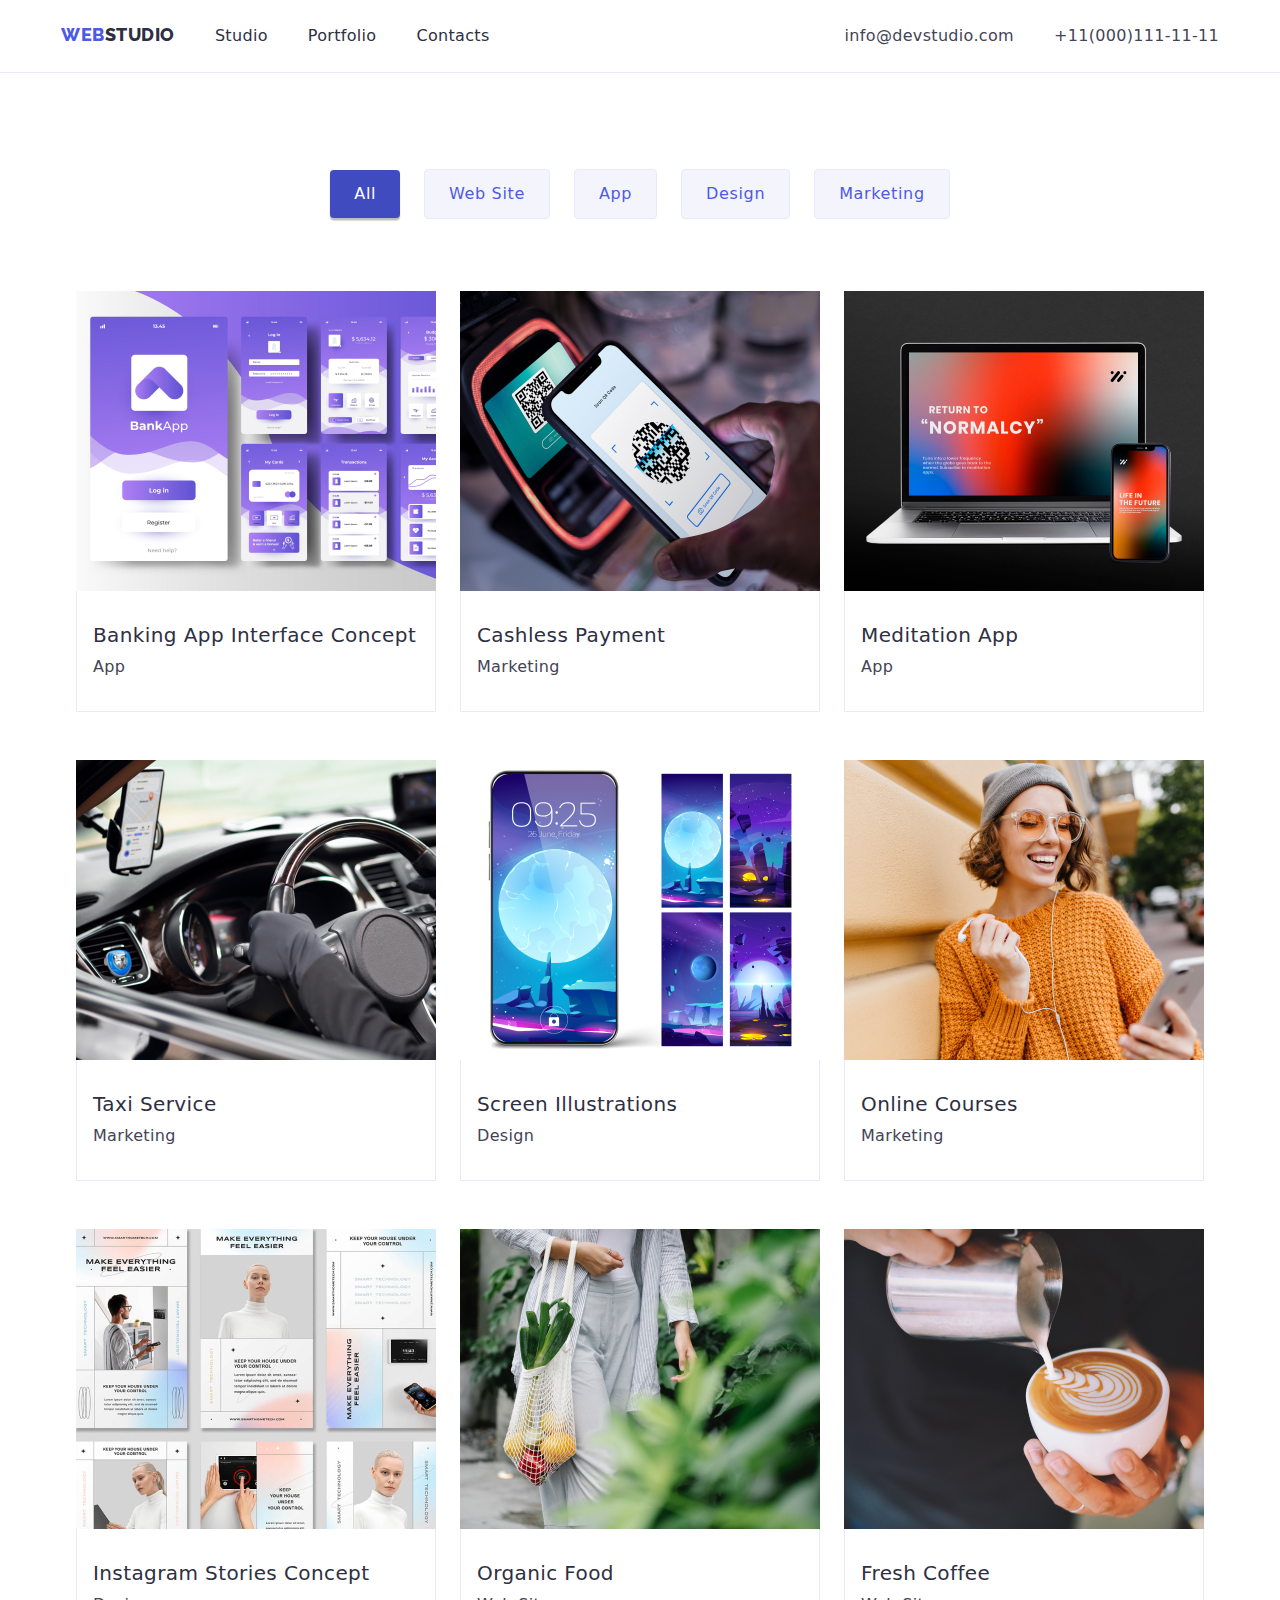
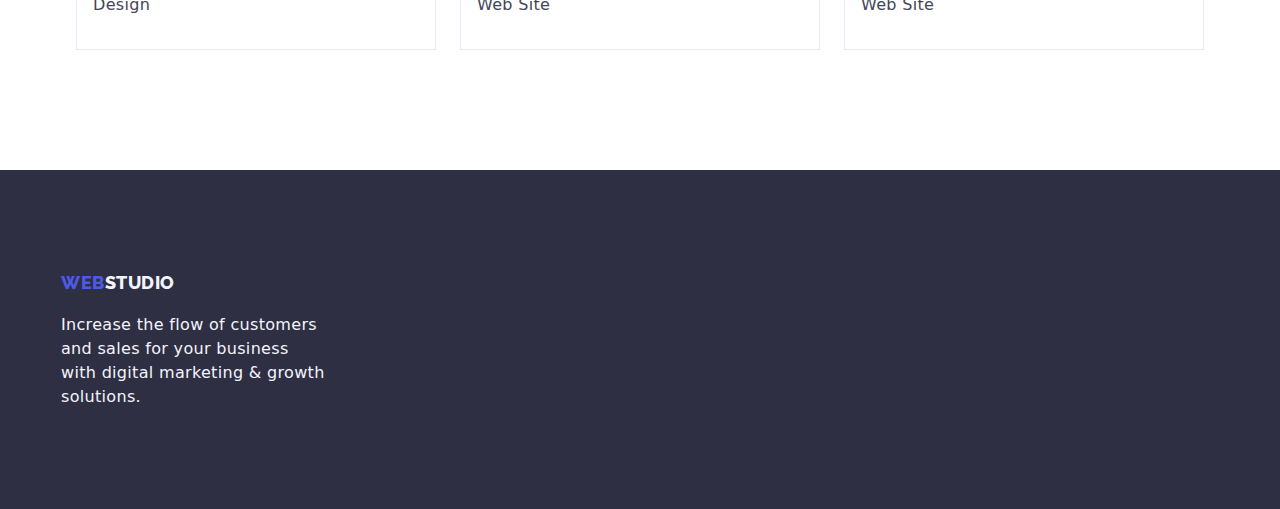
==== portfolio.html @ 5c499bb2 "initial update" ====
<!DOCTYPE html>
<html lang="en">
<head>
    <meta charset="UTF-8">
    <meta name="viewport" content="width=device-width, initial-scale=1.0">
    <title>Porfolio</title>
    <link href="https://fonts.googleapis.com/css2?family=Raleway:wght@800&family=Roboto:wght@400;500;700;900&display=swap" rel="stylesheet">
    <link rel="stylesheet" href="./css/style.css" />
    <!-- CSS Normalizer -->
    <link rel="stylesheet" href="https://cdnjs.cloudflare.com/ajax/libs/modern-normalize/2.0.0/modern-normalize.min.css" />
</head>

<body>
         <header class="header">
            <div class="container header-container">
                <nav class="nav">
                   
                    <ul class="nav-list">
                        <a class="nav-pagelogo" href="/goit-markup-hw-03">Web<span class="nav-pagelogo-style">Studio</span></a>
                        <li class="nav-list-item"><a class="nav-link" href="./studio.html"> Studio </a> </li>
                        <li class="nav-list-item"><a class="nav-link" href="./portfolio.html"> Portfolio</a> </li>
                        <li class="nav-list-item"> <a class="nav-link" href="/"> Contacts </a></li>
                    </ul>
                </nav>
            
                <address class="address">
                    <ul class="address-list">
                        <li class="address-list-item"><a class="address-link" href="mailto:info@devstudio.com">
                                info@devstudio.com</a></li>
                        <li class="address-list-item"><a class="address-link" href="tel:+11(000)111-11-11"> +11(000)111-11-11 </a>
                        </li>
                    </ul>
                </address>
            </div>
         </header>

        <main>
            <section class="solution-filter">
                <div class="container solution-filter-container"> 
                    <h3 hidden class="solution-filter-header">Filter Buttons</h3>
                    <ul class="solutions-filter-list">
                        <li class="solutions-filter-list-item"> <button class="solutions-filter-list-item-button-all" type="button"> All </button> </li>
                        <li class="solutions-filter-list-item">  <button class="solutions-filter-list-item-button"  type="button"> Web Site </button> </li>
                        <li class="solutions-filter-list-item">  <button class="solutions-filter-list-item-button" type="button"> App </button> </li>
                        <li class="solutions-filter-list-item"> <button class="solutions-filter-list-item-button" type="button">  Design  </button> </li>
                        <li class="solutions-filter-list-item"> <button class="solutions-filter-list-item-button" type="button">Marketing </button>  </li>   
                    </ul>
                </div>
            </section>


            <section class="product-section">
                <div class="container product-container" >
                    <ul class="product-list">
                        <li class="product-list-item"> <img src="./images/port-image1.jpg" alt=" " width="360"> 
                           <div class="product-list-details"> 
                                <h3 class="product-name"> Banking App Interface Concept </h3> 
                                <p class="product-description"> App</p>
                            </div>
                        </li>
                        <li class="product-list-item"> <img src="./images/port-image2.jpg" alt=" " width="360">
                            <div class="product-list-details"> 
                                <h3 class="product-name">Cashless Payment</h3> 
                                <p class="product-description"> Marketing</p>
                         </div>
                        </li>
                        <li class="product-list-item"> <img src="./images/port-image3.jpg" alt=" " width="360"> 
                            <div class="product-list-details"> 
                                <h3 class="product-name"> Meditation App </h3> 
                                <p class="product-description"> App </p>
                            </div>
                        </li>
                        <li class="product-list-item"> <img src="./images/port-image4.jpg" alt=" " width="360"> 
                            <div class="product-list-details"> 
                                <h3 class="product-name"> Taxi Service</h3> 
                                <p class="product-description"> Marketing </p>
                         </div>
                        </li>
                        <li class="product-list-item">  <img src="./images/port-image5.jpg" alt=" " width="360"> 
                            <div class="product-list-details"> 
                                <h3 class="product-name"> Screen Illustrations</h3> 
                                <p class="product-description"> Design</p>
                            </div>
                        </li>
                        <li class="product-list-item">  <img src="./images/port-image6.jpg" alt=" " width="360"> 
                            <div class="product-list-details"> 
                                <h3 class="product-name"> Online Courses </h3>
                                <p class="product-description"> Marketing</p>
                            </div>
                        </li>

                        <li class="product-list-item"> <img src="./images/port-image7.jpg" alt=" " width="360"> 
                            <div class="product-list-details"> 
                                <h3 class="product-name"> Instagram Stories Concept</h3> 
                                <p class="product-description"> Design</p>
                            </div>
                        </li>
                        <li class="product-list-item"> <img src="./images/port-image8.jpg" alt=" " width="360"> 
                            <div class="product-list-details"> 
                                <h3 class="product-name"> Organic Food </h3> 
                                <p class="product-description"> Web Site</p>
                            </div>
                        </li>
                        <li class="product-list-item"> <img src="./images/port-image9.jpg" alt=" " width="360"> 
                          <div class="product-list-details"> 
                                <h3 class="product-name"> Fresh Coffee </h3> 
                                <p class="product-description"> Web Site</p>
                            </div>
                        </li>    
                    </ul>
                </div>
            </section>


        </main>

    <footer class="footer-logo portfolio">
        <div class=" container footer-container portfolio ">
            <a class="footer-logo-web" href="/goit-markup-hw-03">Web<span class="footer-logo-studio">Studio</span></a>
            <p class="footer-logo-description"> Increase the flow of customers and sales for your business with digital
                marketing & growth solutions. </p>
        </div>
    </footer>
</body>


</html>
---- css/style.css ----
* {
    margin: 0;
    padding: 0;
    box-sizing: border-box;
  }

  h1,
  h2,
  h3,
  h4,
  h5,
  h6,
  p,
  ul {
      margin: 0;
      padding: 0;
  }

  :root{
    --iriscolor:#4D5AE5;
    --navyblue: #2E2F42;
    --navcolor:#000000;
    --oceancolor:#404bbf;
    --whitecolor:#ffffff;
    --slatecolor: #434455;
    --cornflowercolor:#E7E9FC;
    --cloudcolor:#f4f4fd;
    --greencolor:#31D0AA;
    --lightslatecolor:#8e8f99;
    --navybluemodalcolor:#2E2F42;
    --greycolor:#2E2F42;
    --dairycolor:#fcfcfc;
  }


body{
    font-family: 'Roboto' ,sans-serif;
    font-size:16px;
    font-weight:400;
    line-height: 24px;
    letter-spacing: 0.32px;
    font-style:normal;
    color:var(--slatecolor);
}

p {
    font-size: 16px;
    font-weight: 400;
    line-height: 24px;
    letter-spacing: 0.32px;
    font-style: normal;
    color: var(--slatecolor);
}

img{
    display:block;
    max-width: 100%;
    height:auto; 
}


a{ 
    text-decoration: none;
    font-style: normal;
    font-weight:400;
    color:inherit;
 }


.container{
    width:1158px;
    margin:0 auto;
}


header {
   max-width: 100%;
    border-bottom: 1px solid var(--cornflowercolor);
    background: var(--whitecolor);
    padding-top: 24px;
    padding-bottom: 24px;
    list-style: none;
    flex-shrink: 0;
}

.header-container{
display: flex;
justify-content: space-between;

}
.nav{
display: inline-flex;
 gap:76px;   
}


.nav-list{
    list-style: none;
    display: flex;
    gap: 40px;
}


.address-list{
list-style: none;
display: flex;
gap: 40px;



}

.nav-pagelogo{
    font-family: 'Raleway';
    font-size: 18px;
    font-style: normal;
    letter-spacing: 0.54px;
    line-height:  21px;
    font-weight: 800;
    color:var(--iriscolor);
    text-transform:uppercase;
    text-decoration:none;
}
.nav-pagelogo-style{
    color:var(--navyblue) ;
}

.nav-link {
    color: var(--navyblue);
    font-size:16px;
    font-style: normal;
    font-weight:500;
    line-height: 24px;
    
    text-decoration:none;
    letter-spacing:0.32px;
}

.nav-link:hover,
 .nav-link:focus{
    color: var(--oceancolor);
    
}


.address-link{
    color:var(--slatecolor);
    font-family: inherit;
    font-size: 16px;
    font-style: normal;
    font-weight: 400;
    line-height: 24px;
    letter-spacing: 0.32px;
   

}
.address-link:hover,
 .address-link:focus{
    color: var(--oceancolor);
    
    
}


.hero {
    background-color:var(--navyblue); 
    max-width: 100%;
    flex-shrink: 0;
    display: flex;
    justify-content: center;
    padding-top: 188px;
    padding-bottom: 188px;
 
 
    /* style*/

}
 

.nav {

    align-items: center;
    justify-content: center;
}

.hero-container{
    max-width: 100%;
    text-align: center;
    align-items: center;
    display: inline-block;
   
 
}


.hero-title {
    font-size: 56px;
    font-weight:700;
    line-height: 60px;
    letter-spacing: 0.32px; 
    color:var(--whitecolor);
    text-align: center;
 
   
 
    /* layout*/
  
 
  

}

.hero-button{
    font-family:inherit;
    font-size:16px;
    font-weight:500;
    line-height: 24px;
    color:var(--whitecolor);
    text-decoration:none;
    text-align: center;
    letter-spacing:0.64px;
    background-color:var(--iriscolor);
    outline: none;
    border: unset;
    padding: 16px 32px;
    display: inline-flex;
    cursor:pointer;
    border-radius: 4px;
    box-shadow: 0px 4px 4px 0px rgba(0, 0, 0, 0.15); 
    margin-top: 48px;
    
}



.hero-button:hover,
.hero-button:focus{
    background-color: var(--oceancolor);
    box-shadow: 0px 4px 4px 0px rgba(0, 0, 0, 0.15); 
    border-radius: 4px; 

}

.about-title,
 .solution-title, 
 .team-title
 {  /* header 2 */
    text-align: center;
    color: var(--navyblue);
    font-size:36px;
    font-weight:700;
    line-height: 40px;
    letter-spacing: 0.72px;
    text-transform: capitalize; 

}

.solution-filter{

    padding:96px 0 72px ;
}

.solution-list{
display:flex;
justify-content: space-between;
list-style: none;
gap: 24px;
margin-top: 72px;
}


.about-section{
display: flex;
max-width: 100%;
text-align: center;
justify-content: center;

}




.about-list{
    display: flex;
    list-style: none;
   gap: 24px;
   justify-content: space-between;
   }

 .about-header {
    max-width: 100%;
    margin-bottom: 8px;
   
}
 
.about-list-item{
text-align: left;
justify-content: center;
width: 264px;

}

.about-header,
 .team-name, 
 .product-name {   /* header 3*/
    color: var(--navyblue);
    font-size: 20px;
    font-style: normal;
    font-weight: 500;
    line-height: 24px;
    letter-spacing: 0.4px;
}


 

 .team-list-item{
    display: block;
    justify-content: center;
    text-align: center;
    border-radius: 0px 0px 4px 4px;
    background-color: var(--whitecolor);
    box-shadow: 0px 2px 1px 0px rgba(46, 47, 66, 0.08), 0px 1px 1px 0px rgba(46, 47, 66, 0.16), 0px 1px 6px 0px rgba(46, 47, 66, 0.08);
 }

 .team-list-details{
    display: flex;
    flex-direction: column;
    justify-content: center;
    align-items: center;
    padding:32px 16px ;

 }
 .team-name{

margin-bottom: 8px;
 }


 .section{
    padding-top: 120px;

}

.solution-section,
.team-section,
.product-section{
    padding-bottom: 120px;


}

.team-section{
    background-color: var(--cloudcolor);
}


   

.team-list{
list-style: none;
display: flex;
justify-content: space-between;
margin-top: 72px;
gap: 24px;
}

.about-description,
.product-description, 
.team-job-description {
    font-style: normal;
    font-size: 16px;
    font-weight: 400;
    line-height: 24px;
    letter-spacing: 0.32px;
    color: var(--slatecolor);
}


.footer-logo-web,
.footer-logo-studio{
    font-family: 'Raleway';
    font-size: 18px;
    letter-spacing: 0.54px;
    line-height:  21px;
    font-weight: 800;
    color:var(--iriscolor);
    text-transform:uppercase;
    text-decoration:none;
   
}
.footer-logo{
    background-color: var(--navyblue);
        padding-top: 101.5px;
        padding-bottom: 100px;


}


.footer-logo-studio {
color:var(--cloudcolor);
}
 .footer-logo-description {
    color: var(--cloudcolor);
    font-size: 16px;
    font-style: normal;
    font-weight: 400;
    line-height: 24px;
    letter-spacing: 0.32px;
    width: 264px;
    margin-top: 17.5px;
 }


.solutions-filter-list{
justify-content: center;
align-items: center;
display: flex;
list-style: none;
column-gap: 24px;

    
}



.solutions-filter-list-item-button, 
.solutions-filter-list-item-button-all {
    /* Portfolio Button Text */
color: var(--iriscolor); 
font-family: inherit;
font-size: 16px;
font-style: normal;
font-weight: 500;
line-height: 24px;
letter-spacing: 0.64px; 
padding: 12px 24px;
background-color:var(--cloudcolor);
outline:unset;
border: 1px solid var(--cornflowercolor);
border-radius: 4px;
cursor:pointer;
}

.solutions-filter-list-item-button-all{
color: var(--whitecolor); 
background-color:var(--oceancolor);
border: unset;
box-shadow: 0px 2px 2px 0px rgba(0, 0, 0, 0.12), 
0px 2px 1px 0px rgba(0, 0, 0, 0.08),
 0px 3px 1px 0px rgba(0, 0, 0, 0.10);

}

.solutions-filter-list-item-button:hover{
    color:var(--whitecolor);
    background-color: var(--oceancolor);
    border-color: var(--oceancolor) ;
    box-shadow: 0px 2px 2px 0px rgba(0, 0, 0, 0.12), 
    0px 2px 1px 0px rgba(0, 0, 0, 0.08),
    0px 3px 1px 0px rgba(0, 0, 0, 0.10);
}
.product-list{
    max-width: 100%;
    margin-left: auto;
    margin-right: auto;
    display: flex;
    flex-wrap: wrap;
    column-gap: 24px;
    row-gap: 48px;
    justify-content: center;
    list-style: none;
   
   
   

}

.product-list-item{
flex-basis: calc((1158px- 48px)/3);
background-color: var(--whitecolor);



}
.product-list-details{
    display: flex;
    padding: 32px 16px;
    flex-direction: column;
    justify-content: center;
    align-items: flex-start;
   /* align-self: stretch;*/
    border: 1px   solid var(--cornflowercolor);
    border-top: 0px;
}

.product-name{
margin-bottom: 8px;
}




.bugas{
    max-width: 100%;
    max-height: 100%;
    display: flex;
    align-content: center;
    align-items: center;
    flex-grow: 1;
    animation:infinite 3s;
    align-items: center;
    align-self: center;
    padding: 50px;
    background-color: var(--cloudcolor);
    color: var(--greencolor);
    font-size: 25px;
    justify-content: center;
    margin:100px;
}
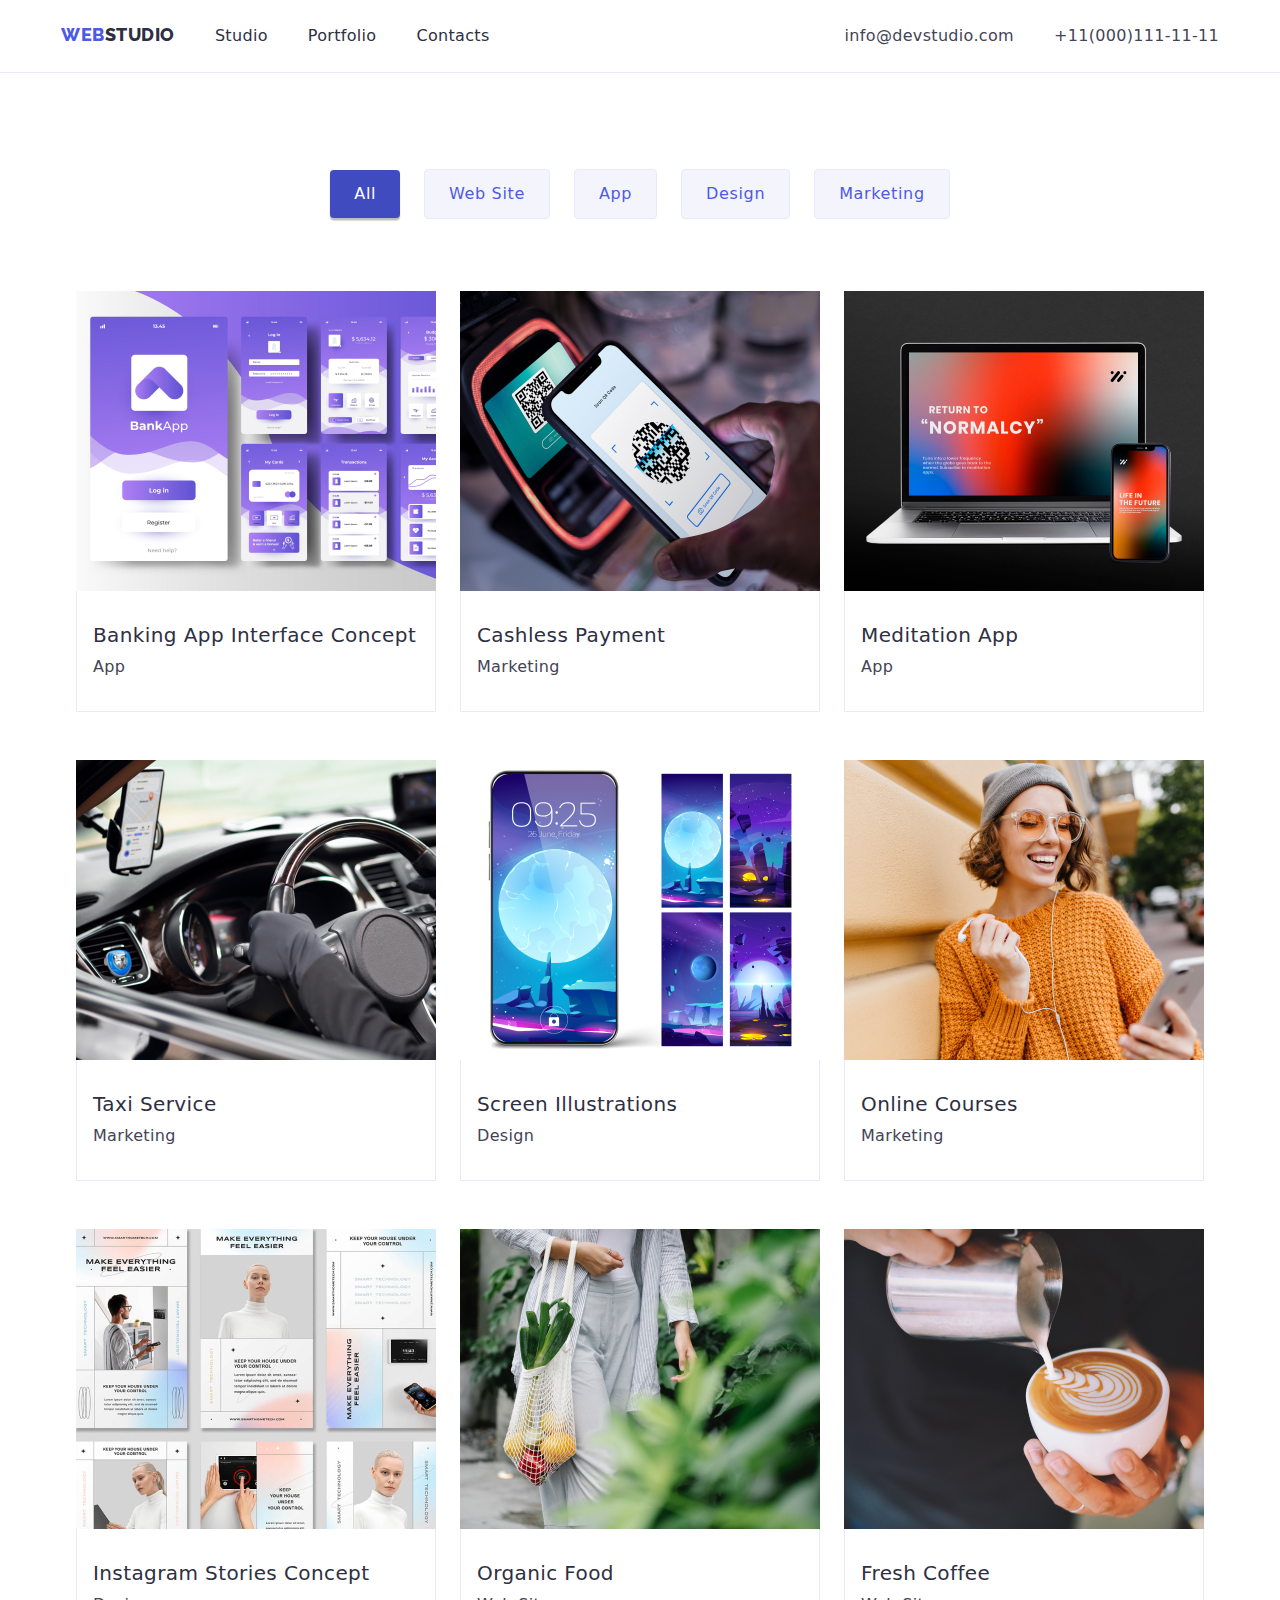
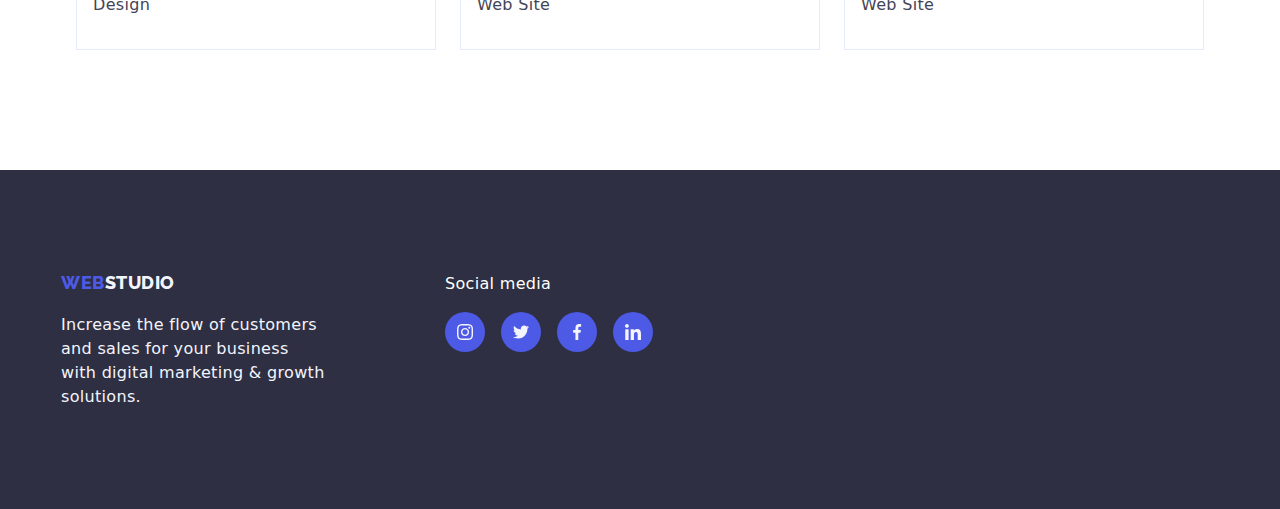
==== commit 33eab44d: "Initial Commit RevA" ====
--- a/portfolio.html
+++ b/portfolio.html
@@ -16,10 +16,10 @@
                 <nav class="nav">
                    
                     <ul class="nav-list">
-                        <a class="nav-pagelogo" href="/goit-markup-hw-03">Web<span class="nav-pagelogo-style">Studio</span></a>
-                        <li class="nav-list-item"><a class="nav-link" href="./studio.html"> Studio </a> </li>
+                        <a class="nav-pagelogo" href="/index.html">Web<span class="nav-pagelogo-style">Studio</span></a>
+                        <li class="nav-list-item"><a class="nav-link" href="./index.html"> Studio </a> </li>
                         <li class="nav-list-item"><a class="nav-link" href="./portfolio.html"> Portfolio</a> </li>
-                        <li class="nav-list-item"> <a class="nav-link" href="/"> Contacts </a></li>
+                        <li class="nav-list-item"> <a class="nav-link" href="./studio.html"> Contacts </a></li>
                     </ul>
                 </nav>
             
@@ -114,12 +114,43 @@
 
         </main>
 
-    <footer class="footer-logo portfolio">
-        <div class=" container footer-container portfolio ">
-            <a class="footer-logo-web" href="/goit-markup-hw-03">Web<span class="footer-logo-studio">Studio</span></a>
-            <p class="footer-logo-description"> Increase the flow of customers and sales for your business with digital
-                marketing & growth solutions. </p>
-        </div>
+    <footer class="footer-logo">
+    
+        <ul class="footer-logo-social-media-list container">
+            <li class="footer-container">
+                <a class="footer-logo-web" href="/goit-markup-hw-03">Web<span class="footer-logo-studio">Studio</span></a>
+                <p class="footer-logo-description"> Increase the flow of customers and sales for your business with digital
+                    marketing & growth solutions. </p>
+            </li>
+    
+            <li class="footer-social-media-items">
+                <p class="footer-smedia-header"> Social media </p>
+                <ul class="footer-social-media-list">
+                    <li class="footer-social-media-item"> <a href="#" target="blank">
+                            <svg class="footer-social-media-icon" width="16" height="16">
+                                <use href="images/icons.svg#instagram"> </use>
+                            </svg> </a>
+                    </li>
+                    <li class="footer-social-media-item"> <a href="#" target="blank">
+                            <svg class="footer-social-media-icon" width="16" height="16">
+                                <use href="images/icons.svg#twitter"> </use>
+                            </svg> </a>
+                    </li>
+                    <li class="footer-social-media-item"> <a href="#" target="blank">
+                            <svg class="footer-social-media-icon" width="16" height="16">
+                                <use href="images/icons.svg#facebook"> </use>
+                            </svg> </a>
+                    </li>
+                    <li class="footer-social-media-item"> <a href="#" target="blank">
+                            <svg class="footer-social-media-icon" width="16" height="16">
+                                <use href="images/icons.svg#linkedin"> </use>
+                            </svg> </a>
+                    </li>
+                </ul>
+            </li>
+        </ul>
+    
+
     </footer>
 </body>
 
--- a/css/style.css
+++ b/css/style.css
@@ -163,35 +163,54 @@
 }
 
 
-.hero {
-    background-color:var(--navyblue); 
-    max-width: 100%;
+
+
+
+
+
+ .about-img{
+    padding: 24px 100px;
+    border-radius: 4px;
+    background: var(--cloudcolor);
+
+ }
+
+.nav {
+
+    align-items: center;
+    justify-content: center;
+}
+
+
+.hero-section{
+    background-color: var(--navyblue);
+    max-width:100%;
     flex-shrink: 0;
     display: flex;
     justify-content: center;
     padding-top: 188px;
     padding-bottom: 188px;
+    background-image: linear-gradient(rgba(46, 47, 66, 0.70),
+                    rgba(46, 47, 66, 0.70)),
+                url("/images/hero-background.jpg");
+    background-size: cover;
+    background-repeat: no-repeat;
+
+
+    /* style*/
+}
+
+.hero-container{
+    width: 100%;
+    text-align: center;
+    align-items: center;
+    display: inline-block;
+    }
+
+
+   
  
- 
-    /* style*/
-
-}
- 
-
-.nav {
-
-    align-items: center;
-    justify-content: center;
-}
-
-.hero-container{
-    max-width: 100%;
-    text-align: center;
-    align-items: center;
-    display: inline-block;
-   
- 
-}
+
 
 
 .hero-title {
@@ -244,7 +263,7 @@
 
 .about-title,
  .solution-title, 
- .team-title
+ .team-title, .customer-title
  {  /* header 2 */
     text-align: center;
     color: var(--navyblue);
@@ -291,6 +310,7 @@
  .about-header {
     max-width: 100%;
     margin-bottom: 8px;
+    margin-top: 8px;
    
 }
  
@@ -338,14 +358,15 @@
  }
 
 
- .section{
+ .section, .customer-section{
     padding-top: 120px;
+   
 
 }
 
 .solution-section,
 .team-section,
-.product-section{
+.product-section, .customer-section{
     padding-bottom: 120px;
 
 
@@ -366,6 +387,50 @@
 gap: 24px;
 }
 
+.team-social-media-lists{
+    list-style: none;
+    display: flex;
+    justify-content:center;
+    align-items: center;
+    gap: 24px;
+    margin-top: 8px;
+
+}
+.team-social-media-item ,.footer-social-media-item{
+    width: 40px;
+    height: 40px;
+    padding: 8px;
+    display: flex;
+   justify-content: center;
+    align-items: center;
+    background: var(--iriscolor);
+    border-radius: 50%;
+    cursor: pointer;
+}
+.footer-social-media-item {
+    padding: 0px;
+}
+
+.team-social-media-icon, .footer-social-media-icon{
+    justify-content: center;
+    align-items: center;
+    align-content: center;
+    vertical-align: middle;
+   
+  
+
+
+}
+
+.team-social-media-item:hover {
+    background: var(--oceancolor);
+}
+.team-social-media-icon, 
+.footer-social-media-icon{
+    fill: var(--cloudcolor);
+}
+
+
 .about-description,
 .product-description, 
 .team-job-description {
@@ -376,6 +441,29 @@
     letter-spacing: 0.32px;
     color: var(--slatecolor);
 }
+
+
+.customer-list{
+    list-style: none;
+    display:flex;
+    justify-content:space-between;
+}
+.customer-list-item{
+    fill:var(--lightslatecolor);
+    align-items: center;
+    border-radius: 4px;
+    border: 1px solid var(--lightslatecolor);
+    padding: 16px 32px;
+    margin-top: 72px ;
+
+}
+.customer-list-item:hover {
+    border-radius: 4px;
+    border: 1px solid var(--oceancolor);
+    fill: var(--oceancolor);
+
+}
+
 
 
 .footer-logo-web,
@@ -411,6 +499,42 @@
     letter-spacing: 0.32px;
     width: 264px;
     margin-top: 17.5px;
+ }
+
+ .footer-smedia-header{
+    color: var(--whitecolor);
+    display: flex;
+    justify-content: flex-start;
+    margin-bottom: 16px;
+ }
+
+ .footer-social-media-list{
+    display:flex;
+    justify-content: center;
+    gap: 16px;
+ 
+ }
+ .footer-social-media-items{
+    margin-left: 120px;
+
+ }
+
+  .footer-social-media-item:hover{
+    background-color: var(--greencolor);
+   
+  }
+
+ .footer-logo-social-media-list{
+    list-style: none;
+    display:flex;
+    align-items:flex-start;
+    
+  
+
+ }
+
+ .footer-container{
+    
  }
 
 
@@ -481,10 +605,12 @@
 .product-list-item{
 flex-basis: calc((1158px- 48px)/3);
 background-color: var(--whitecolor);
-
-
-
-}
+}
+
+
+
+
+
 .product-list-details{
     display: flex;
     padding: 32px 16px;
@@ -495,6 +621,16 @@
     border: 1px   solid var(--cornflowercolor);
     border-top: 0px;
 }
+
+.product-list-item:hover{
+box-shadow: 0px 2px 1px 0px rgba(46, 47, 66, 0.08),
+        0px 1px 1px 0px rgba(46, 47, 66, 0.16),
+        0px 1px 6px 0px rgba(46, 47, 66, 0.08);
+        cursor:pointer;
+        transition: all 0.3s ease-in-out;
+
+}
+
 
 .product-name{
 margin-bottom: 8px;
